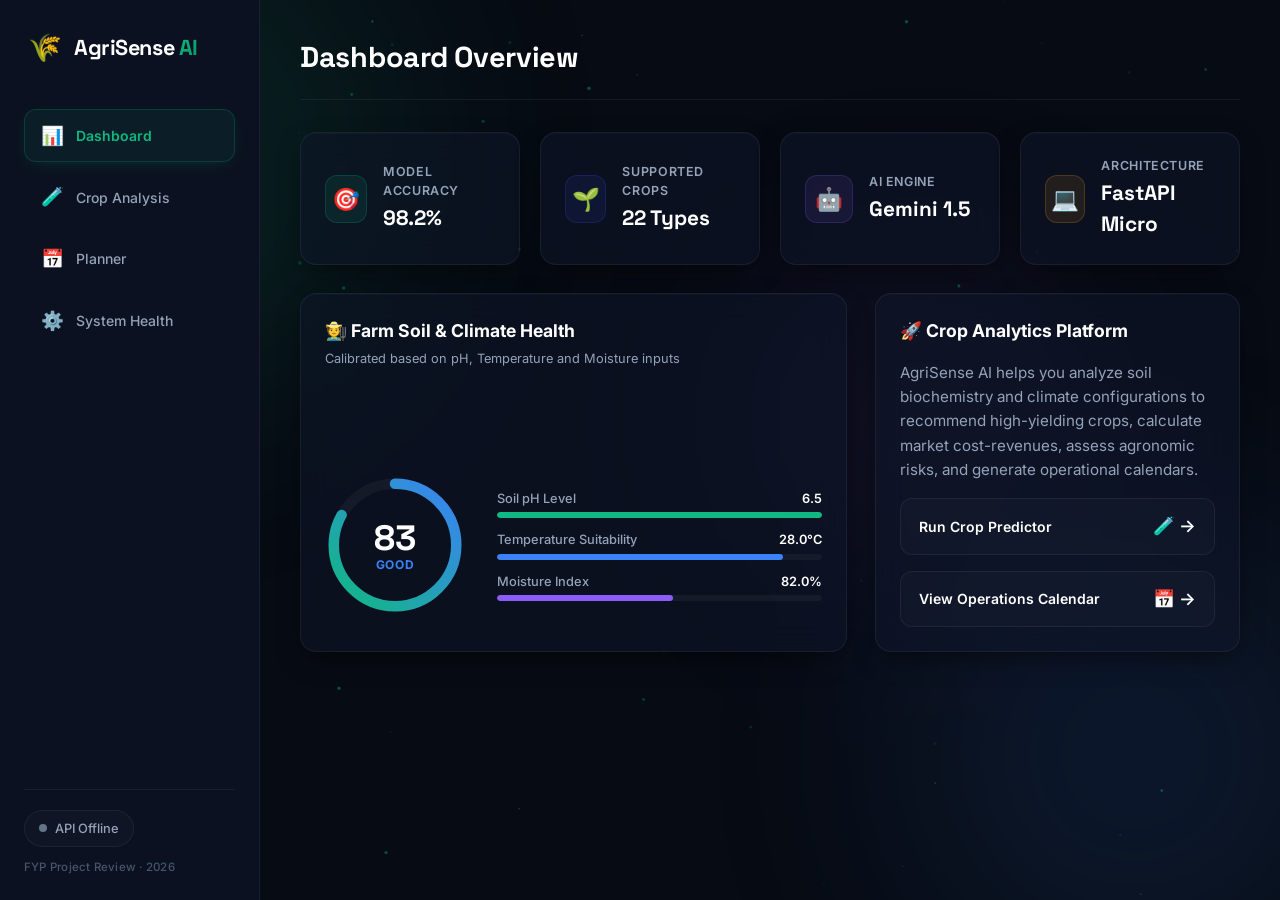
==== frontend:/index.html @ 6a69cd44 "Initial upload" ====
<!DOCTYPE html>
<html lang="en">
<head>
  <meta charset="UTF-8" />
  <meta name="viewport" content="width=device-width, initial-scale=1.0" />
  <title>AgriSense AI – Crop Prediction &amp; Farm Advisor</title>
  <meta name="description" content="AI-powered crop recommendation engine and Gemini-powered farm advisor. Enter your soil and weather data to discover the best crops to grow and get plain-language farming advice." />
  <link rel="preconnect" href="https://fonts.googleapis.com" />
  <link rel="preconnect" href="https://fonts.gstatic.com" crossorigin />
  <link href="https://fonts.googleapis.com/css2?family=Inter:wght@300;400;500;600;700;800;900&family=Space+Grotesk:wght@400;500;600;700&display=swap" rel="stylesheet" />
  <link rel="stylesheet" href="style.css" />
</head>
<body>
  <!-- Animated background blobs -->
  <div class="bg-blobs" aria-hidden="true">
    <div class="blob blob-1"></div>
    <div class="blob blob-2"></div>
    <div class="blob blob-3"></div>
  </div>

  <!-- Floating particles -->
  <canvas id="particle-canvas" aria-hidden="true"></canvas>

  <div class="dashboard-container">
    <!-- Left Sidebar -->
    <aside class="sidebar">
      <div class="sidebar-brand">
        <span class="brand-icon">🌾</span>
        <span class="brand-text">AgriSense <span class="brand-ai">AI</span></span>
      </div>

      <nav class="sidebar-menu">
        <a href="#" class="menu-item active" data-tab="dashboard">
          <span class="menu-icon">📊</span> Dashboard
        </a>
        <a href="#" class="menu-item" data-tab="analysis">
          <span class="menu-icon">🧪</span> Crop Analysis
        </a>
        <a href="#" class="menu-item" data-tab="planner">
          <span class="menu-icon">📅</span> Planner
        </a>
        <a href="#" class="menu-item" data-tab="health">
          <span class="menu-icon">⚙️</span> System Health
        </a>
      </nav>

      <div class="sidebar-footer">
        <div class="header-badge">
          <span class="status-dot" id="status-dot"></span>
          <span id="status-label">Connecting…</span>
        </div>
        <p class="project-info">FYP Project Review · 2026</p>
      </div>
    </aside>

    <!-- Right Content Area -->
    <main class="main-content">
      <header class="content-header">
        <h1 id="page-title">Dashboard Overview</h1>
      </header>

      <!-- ── TAB 1: Dashboard Overview ───────────────────────────────────────── -->
      <div class="tab-pane active" id="tab-dashboard">
        <!-- KPI Row -->
        <div class="kpi-grid">
          <div class="glass-card kpi-card">
            <div class="kpi-icon-wrap primary">🎯</div>
            <div class="kpi-details">
              <span class="kpi-label">Model Accuracy</span>
              <span class="kpi-val">98.2%</span>
            </div>
          </div>
          <div class="glass-card kpi-card">
            <div class="kpi-icon-wrap secondary">🌱</div>
            <div class="kpi-details">
              <span class="kpi-label">Supported Crops</span>
              <span class="kpi-val">22 Types</span>
            </div>
          </div>
          <div class="glass-card kpi-card">
            <div class="kpi-icon-wrap advisor">🤖</div>
            <div class="kpi-details">
              <span class="kpi-label">AI Engine</span>
              <span class="kpi-val">Gemini 1.5</span>
            </div>
          </div>
          <div class="glass-card kpi-card">
            <div class="kpi-icon-wrap accent">💻</div>
            <div class="kpi-details">
              <span class="kpi-label">Architecture</span>
              <span class="kpi-val">FastAPI Micro</span>
            </div>
          </div>
        </div>

        <div class="dashboard-main-grid">
          <!-- Farm Health Score Card -->
          <div class="glass-card farm-health-card">
            <div class="health-score-header">
              <h2 class="health-score-title">🧑‍🌾 Farm Soil &amp; Climate Health</h2>
              <p class="health-score-sub">Calibrated based on pH, Temperature and Moisture inputs</p>
            </div>
            
            <div class="health-score-body">
              <!-- Radial Gauge -->
              <div class="gauge-container">
                <svg class="gauge-svg" viewBox="0 0 160 160">
                  <defs>
                    <linearGradient id="health-gradient" x1="0%" y1="0%" x2="100%" y2="100%">
                      <stop offset="0%" stop-color="#10b981" />
                      <stop offset="100%" stop-color="#3b82f6" />
                    </linearGradient>
                  </defs>
                  <circle class="gauge-track" cx="80" cy="80" r="70" />
                  <circle class="gauge-fill" id="health-gauge-fill" cx="80" cy="80" r="70" />
                </svg>
                <div class="gauge-text">
                  <span class="score-number" id="health-score-number">--</span>
                  <span class="score-label" id="health-score-status">Pending</span>
                </div>
              </div>

              <!-- Parameter Breakdown -->
              <div class="sub-scores-list">
                <div class="sub-score-item">
                  <div class="sub-score-meta">
                    <span class="sub-score-name">Soil pH Level</span>
                    <span class="sub-score-val" id="health-ph-val">--</span>
                  </div>
                  <div class="sub-score-bar-track">
                    <div class="sub-score-bar-fill ph-fill" id="health-ph-bar"></div>
                  </div>
                </div>
                
                <div class="sub-score-item">
                  <div class="sub-score-meta">
                    <span class="sub-score-name">Temperature Suitability</span>
                    <span class="sub-score-val" id="health-temp-val">--</span>
                  </div>
                  <div class="sub-score-bar-track">
                    <div class="sub-score-bar-fill temp-fill" id="health-temp-bar"></div>
                  </div>
                </div>

                <div class="sub-score-item">
                  <div class="sub-score-meta">
                    <span class="sub-score-name">Moisture Index</span>
                    <span class="sub-score-val" id="health-moisture-val">--</span>
                  </div>
                  <div class="sub-score-bar-track">
                    <div class="sub-score-bar-fill moisture-fill" id="health-moisture-bar"></div>
                  </div>
                </div>
              </div>
            </div>
          </div>

          <!-- Welcome & Shortcut Card -->
          <div class="glass-card project-welcome-card">
            <h2 class="health-score-title">🚀 Crop Analytics Platform</h2>
            <p class="welcome-desc">
              AgriSense AI helps you analyze soil biochemistry and climate configurations to recommend high-yielding crops, calculate market cost-revenues, assess agronomic risks, and generate operational calendars.
            </p>
            
            <a href="#" class="shortcut-btn" id="shortcut-predict-btn">
              <span>Run Crop Predictor</span>
              <span class="shortcut-arrow">🧪 →</span>
            </a>
            <a href="#" class="shortcut-btn" id="shortcut-planner-btn">
              <span>View Operations Calendar</span>
              <span class="shortcut-arrow">📅 →</span>
            </a>
          </div>
        </div>
      </div>

      <!-- ── TAB 2: Crop Analysis ────────────────────────────────────────────── -->
      <div class="tab-pane" id="tab-analysis">
        <div class="analysis-grid">
          <!-- Left Column: Input Form -->
          <div class="glass-card soil-form-card">
            <div class="form-title-bar">
              <span class="logo-icon">🧪</span>
              <h2>Soil &amp; Climate Profiler</h2>
            </div>
            
            <form id="predict-form" novalidate>
              <!-- Weather Widget (Location autofill) -->
              <div class="weather-widget" id="weather-widget" style="margin-bottom: 20px;">
                <div class="weather-widget-header">
                  <span class="ww-icon">🌤️</span>
                  <div>
                    <p class="ww-title">Auto-fill via Location</p>
                    <p class="ww-sub">Fetch weather parameters from Open-Meteo API</p>
                  </div>
                  <button type="button" class="ww-toggle" id="ww-toggle" aria-expanded="false">
                    Show <span class="ww-chevron">▸</span>
                  </button>
                </div>

                <div class="ww-body" id="ww-body" hidden>
                  <div class="ww-search-row">
                    <div class="ww-input-wrap">
                      <span class="ww-search-icon">🔍</span>
                      <input
                        type="text" id="ww-city" class="ww-city-input"
                        placeholder="City name (e.g. Pune)"
                        autocomplete="off"
                      />
                      <input
                        type="text" id="ww-country" class="ww-country-input"
                        placeholder="IN"
                        maxlength="4"
                      />
                    </div>
                    <button type="button" class="ww-fetch-btn" id="ww-fetch-btn">Fetch</button>
                  </div>

                  <!-- Status / Results bar -->
                  <div class="ww-status" id="ww-status" hidden></div>

                  <!-- Filled Chip -->
                  <div class="ww-filled" id="ww-filled" hidden>
                    <span class="ww-filled-icon">✅</span>
                    <span class="ww-filled-text" id="ww-filled-text"></span>
                    <button type="button" class="ww-clear-btn" id="ww-clear-btn">✕ Clear</button>
                  </div>
                </div>
              </div>

              <!-- Inputs -->
              <div class="predictor-form-grid">
                <div class="field-group" id="group-ph">
                  <label for="ph" class="field-label">🧪 Soil pH</label>
                  <div class="input-wrap">
                    <input type="number" id="ph" name="ph" placeholder="e.g. 6.5" min="0" max="14" step="0.1" class="field-input" required />
                    <span class="field-unit">0 – 14</span>
                  </div>
                  <div class="slider-row">
                    <input type="range" id="ph-slider" min="0" max="14" step="0.1" value="6.5" class="range-input" />
                  </div>
                  <span class="field-hint">Optimal pH for most plants: 5.5 – 7.5</span>
                  <span class="field-error" id="err-ph"></span>
                </div>

                <div class="field-group" id="group-temperature">
                  <label for="temperature" class="field-label">🌡️ Temperature</label>
                  <div class="input-wrap">
                    <input type="number" id="temperature" name="temperature" placeholder="e.g. 28" min="-10" max="60" step="0.1" class="field-input" required />
                    <span class="field-unit">°C</span>
                  </div>
                  <div class="slider-row">
                    <input type="range" id="temperature-slider" min="-10" max="60" step="0.1" value="28" class="range-input" />
                  </div>
                  <span class="field-hint">Average annual ambient temperature</span>
                  <span class="field-error" id="err-temperature"></span>
                </div>

                <div class="field-group" id="group-humidity">
                  <label for="humidity" class="field-label">💧 Humidity</label>
                  <div class="input-wrap">
                    <input type="number" id="humidity" name="humidity" placeholder="e.g. 82" min="0" max="100" step="0.1" class="field-input" required />
                    <span class="field-unit">%</span>
                  </div>
                  <div class="slider-row">
                    <input type="range" id="humidity-slider" min="0" max="100" step="0.1" value="82" class="range-input" />
                  </div>
                  <span class="field-hint">Relative humidity percentage</span>
                  <span class="field-error" id="err-humidity"></span>
                </div>

                <div class="field-group" id="group-rainfall">
                  <label for="rainfall" class="field-label">🌧️ Rainfall</label>
                  <div class="input-wrap">
                    <input type="number" id="rainfall" name="rainfall" placeholder="e.g. 120" min="0" max="5000" step="1" class="field-input" required />
                    <span class="field-unit">mm</span>
                  </div>
                  <div class="slider-row">
                    <input type="range" id="rainfall-slider" min="0" max="5000" step="1" value="120" class="range-input" />
                  </div>
                  <span class="field-hint">Annual precipitation in millimeters</span>
                  <span class="field-error" id="err-rainfall"></span>
                </div>
              </div>

              <!-- Presets -->
              <div class="presets">
                <span class="presets-label">Presets:</span>
                <button type="button" class="preset-btn" data-preset="tropical">🌴 Tropical</button>
                <button type="button" class="preset-btn" data-preset="semi-arid">☀️ Semi-Arid</button>
                <button type="button" class="preset-btn" data-preset="temperate">🍃 Temperate</button>
                <button type="button" class="preset-btn" data-preset="monsoon">⛈️ Monsoon</button>
              </div>

              <!-- Submit -->
              <button type="submit" class="predict-btn" id="predict-btn">
                <span class="btn-text">Analyze &amp; Recommend</span>
                <span class="btn-icon">✦</span>
                <div class="btn-shimmer"></div>
              </button>
            </form>
          </div>

          <!-- Right Column: Results Dashboard View -->
          <div class="glass-card" style="padding: 24px; position: relative;">
            <!-- Loading overlay -->
            <div class="loading-overlay" id="loading-overlay" hidden>
              <div class="loading-ring"></div>
              <p class="loading-text">Analyzing soil &amp; climate parameters…</p>
            </div>

            <!-- Error panel -->
            <div class="error-panel" id="error-panel" hidden>
              <div class="error-icon">⚠️</div>
              <p class="error-msg" id="error-msg"></p>
              <button class="reset-btn" id="error-reset-btn" type="button">Try Again</button>
            </div>

            <!-- Empty State Placeholder -->
            <div class="results-placeholder-card" id="results-placeholder">
              <span class="placeholder-icon">🌱</span>
              <h2 class="placeholder-title">Awaiting Soil Analysis</h2>
              <p class="placeholder-desc">
                Fill out the soil biochemistries on the left and run analysis to populate recommendations, market prices, and AI advisors here.
              </p>
            </div>

            <!-- Results Panel (Active) -->
            <div class="results-panel" id="results-panel" hidden>
              <div class="results-header">
                <h2 class="results-title">🌱 Crop Recommendations</h2>
                <button class="reset-btn" id="reset-btn" type="button">New Analysis</button>
              </div>

              <div class="results-echo" id="results-echo"></div>

              <!-- Recommendations List -->
              <div class="crops-list" id="crops-list"></div>

              <div class="confidence-note">
                Confidence scores are computed via a Random Forest Classifier trained on 2,200 samples across 22 crops.
              </div>

              <!-- Weather strip section -->
              <section class="weather-strip-section" id="weather-strip-section" hidden>
                <div class="weather-strip-header">
                  <span class="ws-icon">⛅</span>
                  <span class="ws-title" id="ws-title">7-Day Forecast</span>
                  <span class="ws-source">Open-Meteo</span>
                </div>
                <div class="weather-strip" id="weather-strip"></div>
              </section>

              <!-- Profit Estimate Section -->
              <section class="profit-section" id="profit-section" hidden>
                <div class="profit-section-header">
                  <span class="profit-section-icon">💰</span>
                  <h2 class="profit-section-title">Estimated Market Margins</h2>
                  <span class="profit-section-badge">Agmarknet · CACP Cost-A2+FL</span>
                </div>

                <div class="profit-loading" id="profit-loading" hidden>
                  <div class="profit-spinner"></div>
                  <p class="profit-loading-text">Consulting Agmarknet prices…</p>
                </div>

                <div class="profit-card" id="profit-card"></div>

                <div class="profit-error-box" id="profit-error" hidden>
                  <span class="profit-error-icon">⚠️</span>
                  <p class="profit-error-msg" id="profit-error-msg"></p>
                </div>
              </section>

              <!-- Gemini Advisor panel -->
              <button class="advisor-btn" id="advisor-btn" type="button">
                <span class="advisor-btn-icon">🤖</span>
                <span class="advisor-btn-text">Consult Gemini Farm Advisor</span>
                <span class="advisor-btn-sub">Powered by Gemini AI</span>
                <div class="btn-shimmer"></div>
              </button>

              <div class="advisor-panel" id="advisor-panel" hidden>
                <div class="advisor-panel-header">
                  <span class="advisor-panel-icon">🌾</span>
                  <div>
                    <h2 class="advisor-panel-title">Advisor Recommendations</h2>
                    <p class="advisor-panel-sub">Gemini Large Language Model</p>
                  </div>
                </div>
                <div class="advisor-advice" id="advisor-advice"></div>
                <button class="advisor-retry-btn" id="advisor-retry-btn" type="button">↺ Re-consult</button>
              </div>

              <div class="advisor-loading" id="advisor-loading" hidden>
                <div class="advisor-spinner"></div>
                <p class="advisor-loading-text">Pinging Gemini advisor…</p>
              </div>

              <div class="advisor-error" id="advisor-error" hidden>
                <span class="advisor-error-icon">⚠️</span>
                <p class="advisor-error-msg" id="advisor-error-msg"></p>
                <button class="reset-btn" id="advisor-error-retry" type="button">Retry</button>
              </div>
            </div>
          </div>
        </div>
      </div>

      <!-- ── TAB 3: Crop Operations Planner ─────────────────────────────────── -->
      <div class="tab-pane" id="tab-planner">
        <!-- Planner Form -->
        <div class="glass-card planner-form-card">
          <div class="form-title-bar">
            <span class="logo-icon">📅</span>
            <h2>Operations Schedule Generator</h2>
          </div>
          
          <form id="planner-form" novalidate>
            <div class="planner-form-grid">
              <div class="field-group">
                <label for="planner-crop" class="field-label">Select Crop</label>
                <select id="planner-crop" class="select-input" required>
                  <option value="" disabled selected>-- Choose recommended crop --</option>
                  <option value="wheat">Wheat 🌾</option>
                  <option value="rice">Rice 🌾</option>
                  <option value="cotton">Cotton 🌿</option>
                  <option value="soybean">Soybean 🫘</option>
                  <option value="maize">Maize 🌽</option>
                  <option value="coffee">Coffee ☕</option>
                  <option value="coconut">Coconut 🥥</option>
                  <option value="apple">Apple 🍎</option>
                  <option value="orange">Orange 🍊</option>
                  <option value="banana">Banana 🍌</option>
                  <option value="grapes">Grapes 🍇</option>
                  <option value="mango">Mango 🥭</option>
                  <option value="watermelon">Watermelon 🍉</option>
                  <option value="muskmelon">Muskmelon 🍈</option>
                  <option value="papaya">Papaya 🍈</option>
                  <option value="pomegranate">Pomegranate 🍎</option>
                  <option value="chickpea">Chickpea 🌱</option>
                  <option value="pigeonpeas">Pigeonpeas 🌱</option>
                  <option value="mungbean">Mungbean 🫘</option>
                  <option value="blackgram">Blackgram 🫘</option>
                  <option value="lentil">Lentil 🌿</option>
                  <option value="jute">Jute 🌾</option>
                </select>
              </div>

              <div class="field-group">
                <label for="planner-date" class="field-label">Sowing Date</label>
                <input type="date" id="planner-date" class="date-input" required />
              </div>

              <button type="submit" class="planner-btn" id="planner-generate-btn">Generate Plan</button>
            </div>
          </form>
        </div>

        <!-- Planner Output Card -->
        <div class="glass-card" style="position: relative; min-height: 200px;">
          <!-- Empty State -->
          <div class="results-placeholder-card" id="planner-placeholder">
            <span class="placeholder-icon">📅</span>
            <h2 class="placeholder-title">Awaiting operations calendar</h2>
            <p class="placeholder-desc">
              Select a crop type and input a target sowing date above to generate a tailored agronomic timeline.
            </p>
          </div>

          <!-- Loading -->
          <div class="planner-loading-box" id="planner-loading" hidden>
            <div class="planner-spinner"></div>
            <p class="loading-text">Loading operations calendar database…</p>
          </div>

          <!-- Error -->
          <div class="planner-error-box" id="planner-error" hidden>
            <span class="error-icon">⚠️</span>
            <p class="planner-error-msg" id="planner-error-msg"></p>
          </div>

          <!-- Results -->
          <div class="planner-results-card" id="planner-results" hidden>
            <div class="planner-result-header">
              <div>
                <h2 class="planner-result-title">📆 Agronomic Operational Timeline</h2>
                <p class="planner-result-sub" id="planner-title-crop"></p>
              </div>
              <div class="planner-metadata">
                <span id="planner-season">Season: Rabi</span>
                <span id="planner-sowing-date">Sowing: --</span>
                <span id="planner-harvest-date">Harvest: --</span>
              </div>
            </div>

            <!-- Planting window status banner -->
            <div class="planting-window-banner" id="planner-window-banner"></div>

            <!-- Operational Chronological Timeline -->
            <div class="timeline-container" id="planner-timeline"></div>
          </div>
        </div>
      </div>

      <!-- ── TAB 4: System Health Diagnostics ───────────────────────────────── -->
      <div class="tab-pane" id="tab-health">
        <div style="margin-bottom: 24px;">
          <p class="welcome-desc">
            AgriSense AI runs on a distributed microservice architecture. All microservices communicate locally via REST APIs. Review the diagnostics matrix below to verify active liveness probes.
          </p>
        </div>

        <div class="diagnostics-grid">
          <!-- Predict Service -->
          <div class="glass-card diagnostic-card">
            <div class="diagnostic-header">
              <span class="diagnostic-name">Predict Service</span>
              <span class="service-port">Port 8000</span>
            </div>
            <p class="service-desc">
              Executes predictions using a Random Forest classifier. Reads pH, temperature, humidity, and rainfall.
            </p>
            <div class="diagnostic-footer">
              <span class="diagnostic-status">
                <span class="diagnostic-dot" id="health-predict-dot"></span>
                <span id="health-predict-label">offline</span>
              </span>
              <span class="diagnostic-url">/predict</span>
            </div>
          </div>

          <!-- Profit Service -->
          <div class="glass-card diagnostic-card">
            <div class="diagnostic-header">
              <span class="diagnostic-name">Profit Calculator</span>
              <span class="service-port">Port 8001</span>
            </div>
            <p class="service-desc">
              Fetches wholesale crop prices from Agmarknet (2024-25 modal values) and calculates production costs.
            </p>
            <div class="diagnostic-footer">
              <span class="diagnostic-status">
                <span class="diagnostic-dot" id="health-profit-dot"></span>
                <span id="health-profit-label">offline</span>
              </span>
              <span class="diagnostic-url">/profit</span>
            </div>
          </div>

          <!-- Weather Service -->
          <div class="glass-card diagnostic-card">
            <div class="diagnostic-header">
              <span class="diagnostic-name">Weather &amp; Geocoding</span>
              <span class="service-port">Port 8002</span>
            </div>
            <p class="service-desc">
              Pings Open-Meteo APIs to geocode location strings, fetch 14-day rainfall forecasts, and extract climate data.
            </p>
            <div class="diagnostic-footer">
              <span class="diagnostic-status">
                <span class="diagnostic-dot" id="health-weather-dot"></span>
                <span id="health-weather-label">offline</span>
              </span>
              <span class="diagnostic-url">/weather/geocode</span>
            </div>
          </div>

          <!-- Risk Assessment Service -->
          <div class="glass-card diagnostic-card">
            <div class="diagnostic-header">
              <span class="diagnostic-name">Risk Assessment Engine</span>
              <span class="service-port">Port 8003</span>
            </div>
            <p class="service-desc">
              Processes climate variables against optimal thresholds to calculate crop soil, water, weather, and disease risk ratings.
            </p>
            <div class="diagnostic-footer">
              <span class="diagnostic-status">
                <span class="diagnostic-dot" id="health-risk-dot"></span>
                <span id="health-risk-label">offline</span>
              </span>
              <span class="diagnostic-url">/risk</span>
            </div>
          </div>

          <!-- Advisor Service -->
          <div class="glass-card diagnostic-card">
            <div class="diagnostic-header">
              <span class="diagnostic-name">AI Gemini Advisor</span>
              <span class="service-port">Port 8004</span>
            </div>
            <p class="service-desc">
              Interfaces with Gemini 1.5 to provide natural language agronomic feedback, cost assessments, and crop schedules.
            </p>
            <div class="diagnostic-footer">
              <span class="diagnostic-status">
                <span class="diagnostic-dot" id="health-advisor-dot"></span>
                <span id="health-advisor-label">offline</span>
              </span>
              <span class="diagnostic-url">/advise</span>
            </div>
          </div>

          <!-- Planner Service -->
          <div class="glass-card diagnostic-card">
            <div class="diagnostic-header">
              <span class="diagnostic-name">Crop operations Planner</span>
              <span class="service-port">Port 8005</span>
            </div>
            <p class="service-desc">
              Matches crops against optimal planting windows, reading crop lifecycle schedules from JSON metadata.
            </p>
            <div class="diagnostic-footer">
              <span class="diagnostic-status">
                <span class="diagnostic-dot" id="health-planner-dot"></span>
                <span id="health-planner-label">offline</span>
              </span>
              <span class="diagnostic-url">/planner/schedule</span>
            </div>
          </div>
        </div>
      </div>
    </main>
  </div>

  <script src="app.js"></script>
</body>
</html>
---- frontend:/style.css ----
/* ── AgriSense AI — Design Tokens ─────────────────────────────────────────── */
:root {
  --clr-bg:          #070b13;
  --clr-sidebar:     #0b1120;
  --clr-card:        rgba(15, 23, 42, 0.55);
  --clr-card-hover:  rgba(20, 31, 56, 0.7);
  --clr-border:      rgba(255, 255, 255, 0.06);
  --clr-border-focus: rgba(16, 185, 129, 0.4);
  --clr-border-hover: rgba(255, 255, 255, 0.12);

  --clr-primary:     #10b981; /* Emerald Green */
  --clr-primary-glow: rgba(16, 185, 129, 0.2);
  --clr-secondary:   #3b82f6; /* Weather/Climate Blue */
  --clr-advisor:     #8b5cf6; /* Gemini Purple */
  --clr-accent:      #f59e0b; /* Amber/Warning */
  
  --clr-text:        #f8fafc;
  --clr-text-muted:  #94a3b8;
  --clr-text-dim:    #475569;

  --gradient-primary: linear-gradient(135deg, #10b981 0%, #059669 100%);
  --gradient-blue:    linear-gradient(135deg, #3b82f6 0%, #1d4ed8 100%);
  --gradient-purple:  linear-gradient(135deg, #8b5cf6 0%, #6d28d9 100%);
  --gradient-amber:   linear-gradient(135deg, #f59e0b 0%, #b45309 100%);
  --gradient-header:  linear-gradient(135deg, #f8fafc 0%, #cbd5e1 100%);

  --radius-sm:  8px;
  --radius-md:  12px;
  --radius-lg:  16px;
  --radius-xl:  24px;

  --shadow-card: 0 10px 30px -10px rgba(0, 0, 0, 0.7), 0 1px 1px 0 rgba(255, 255, 255, 0.03) inset;
  --shadow-glow: 0 0 20px rgba(16, 185, 129, 0.15);
  --transition:  0.22s cubic-bezier(0.4, 0, 0.2, 1);
}

/* ── Reset & Base ──────────────────────────────────────────────────────────── */
*, *::before, *::after { box-sizing: border-box; margin: 0; padding: 0; }
html { scroll-behavior: smooth; }
body {
  min-height: 100vh;
  background: var(--clr-bg);
  color: var(--clr-text);
  font-family: 'Inter', sans-serif;
  font-size: 14px;
  line-height: 1.5;
  overflow-x: hidden;
}

/* ── Animated Background Blobs ───────────────────────────────────────────────── */
.bg-blobs {
  position: fixed; inset: 0; z-index: 0;
  pointer-events: none; overflow: hidden;
}
.blob {
  position: absolute; border-radius: 50%;
  filter: blur(120px); opacity: 0.12;
  animation: blobDrift 20s ease-in-out infinite alternate;
}
.blob-1 { width: 500px; height: 500px; top: -100px; left: -100px; background: var(--clr-primary); animation-delay: 0s; }
.blob-2 { width: 450px; height: 450px; bottom: -80px; right: -80px; background: var(--clr-secondary); animation-delay: -5s; }
.blob-3 { width: 300px; height: 300px; top: 30%; left: 60%; background: var(--clr-advisor); animation-delay: -10s; }

@keyframes blobDrift {
  0%   { transform: translate(0, 0) scale(1); }
  50%  { transform: translate(40px, -50px) scale(1.05); }
  100% { transform: translate(-30px, 30px) scale(0.95); }
}

#particle-canvas {
  position: fixed; inset: 0; z-index: 0;
  pointer-events: none;
  opacity: 0.7;
}

/* ── Dashboard Layout Shell ────────────────────────────────────────────────── */
.dashboard-container {
  display: grid;
  grid-template-columns: 260px 1fr;
  min-height: 100vh;
  position: relative;
  z-index: 1;
}

/* ── Sidebar Navigation ─────────────────────────────────────────────────────── */
.sidebar {
  background: var(--clr-sidebar);
  border-right: 1px solid var(--clr-border);
  padding: 24px;
  display: flex;
  flex-direction: column;
  justify-content: space-between;
  position: sticky;
  top: 0;
  height: 100vh;
  z-index: 100;
  transition: transform var(--transition);
}

.sidebar-brand {
  display: flex;
  align-items: center;
  gap: 12px;
  margin-bottom: 36px;
  padding: 4px;
}
.brand-icon {
  font-size: 1.7rem;
}
.brand-text {
  font-family: 'Space Grotesk', sans-serif;
  font-size: 1.35rem;
  font-weight: 700;
  letter-spacing: -0.02em;
  color: #fff;
}
.brand-ai {
  background: var(--gradient-primary);
  -webkit-background-clip: text;
  -webkit-text-fill-color: transparent;
  background-clip: text;
  font-weight: 800;
}

.sidebar-menu {
  display: flex;
  flex-direction: column;
  gap: 8px;
  flex: 1;
}
.menu-item {
  display: flex;
  align-items: center;
  gap: 12px;
  padding: 12px 16px;
  border-radius: var(--radius-md);
  color: var(--clr-text-muted);
  text-decoration: none;
  font-weight: 500;
  transition: all var(--transition);
  border: 1px solid transparent;
}
.menu-item:hover {
  background: rgba(255, 255, 255, 0.03);
  color: #fff;
  border-color: rgba(255, 255, 255, 0.04);
}
.menu-item.active {
  background: rgba(16, 185, 129, 0.08);
  color: var(--clr-primary);
  border-color: rgba(16, 185, 129, 0.2);
  font-weight: 600;
  box-shadow: 0 4px 20px -8px rgba(16, 185, 129, 0.3);
}
.menu-icon {
  font-size: 1.15rem;
}

.sidebar-footer {
  border-top: 1px solid var(--clr-border);
  padding-top: 20px;
  margin-top: 20px;
  display: flex;
  flex-direction: column;
  gap: 12px;
}
.header-badge {
  display: flex;
  align-items: center;
  gap: 8px;
  font-size: 0.8rem;
  font-weight: 500;
  color: var(--clr-text-muted);
  background: rgba(255, 255, 255, 0.02);
  border: 1px solid var(--clr-border);
  padding: 8px 14px;
  border-radius: 40px;
  width: max-content;
}
.status-dot {
  width: 8px;
  height: 8px;
  border-radius: 50%;
  background: #64748b;
  transition: background var(--transition);
}
.status-dot.online {
  background: var(--clr-primary);
  animation: pulse 2s ease-in-out infinite;
  box-shadow: 0 0 10px var(--clr-primary);
}
@keyframes pulse {
  0%, 100% { transform: scale(1); opacity: 1; }
  50%       { transform: scale(1.2); opacity: 0.7; }
}

.project-info {
  font-size: 0.72rem;
  color: var(--clr-text-dim);
  font-weight: 500;
  letter-spacing: 0.02em;
}

/* ── Main Content Area ─────────────────────────────────────────────────────── */
.main-content {
  padding: 36px 40px 48px;
  overflow-y: auto;
  height: 100vh;
}

.content-header {
  display: flex;
  align-items: center;
  justify-content: space-between;
  margin-bottom: 32px;
  border-bottom: 1px solid var(--clr-border);
  padding-bottom: 20px;
}
.content-header h1 {
  font-family: 'Space Grotesk', sans-serif;
  font-size: 1.8rem;
  font-weight: 700;
  color: #fff;
  letter-spacing: -0.01em;
}

/* ── Tabs Visibility ──────────────────────────────────────────────────────── */
.tab-pane {
  display: none;
  animation: fadeUp 0.35s cubic-bezier(0.16, 1, 0.3, 1) forwards;
}
.tab-pane.active {
  display: block;
}
@keyframes fadeUp {
  from { opacity: 0; transform: translateY(12px); }
  to   { opacity: 1; transform: translateY(0); }
}

/* ── Glassmorphic Cards Generic ────────────────────────────────────────────── */
.glass-card {
  background: var(--clr-card);
  border: 1px solid var(--clr-border);
  border-radius: var(--radius-lg);
  box-shadow: var(--shadow-card);
  backdrop-filter: blur(16px);
  padding: 24px;
  transition: border-color var(--transition), background var(--transition), transform var(--transition);
}
.glass-card:hover {
  border-color: var(--clr-border-hover);
  background: var(--clr-card-hover);
}

/* ── TAB 1: Dashboard Overview ─────────────────────────────────────────────── */
.kpi-grid {
  display: grid;
  grid-template-columns: repeat(auto-fit, minmax(200px, 1fr));
  gap: 20px;
  margin-bottom: 28px;
}
.kpi-card {
  display: flex;
  align-items: center;
  gap: 16px;
}
.kpi-icon-wrap {
  width: 48px;
  height: 48px;
  border-radius: var(--radius-md);
  display: flex;
  align-items: center;
  justify-content: center;
  font-size: 1.4rem;
}
.kpi-icon-wrap.primary   { background: rgba(16, 185, 129, 0.1); color: var(--clr-primary); border: 1px solid rgba(16, 185, 129, 0.2); }
.kpi-icon-wrap.secondary { background: rgba(59, 82, 246, 0.1); color: var(--clr-secondary); border: 1px solid rgba(59, 82, 246, 0.2); }
.kpi-icon-wrap.advisor   { background: rgba(139, 92, 246, 0.1); color: var(--clr-advisor); border: 1px solid rgba(139, 92, 246, 0.2); }
.kpi-icon-wrap.accent    { background: rgba(245, 158, 11, 0.1); color: var(--clr-accent); border: 1px solid rgba(245, 158, 11, 0.2); }

.kpi-details {
  display: flex;
  flex-direction: column;
}
.kpi-label {
  font-size: 0.78rem;
  text-transform: uppercase;
  letter-spacing: 0.05em;
  color: var(--clr-text-muted);
  font-weight: 600;
}
.kpi-val {
  font-family: 'Space Grotesk', sans-serif;
  font-size: 1.3rem;
  font-weight: 700;
  color: #fff;
  margin-top: 2px;
}

/* Dashboard Core Grid */
.dashboard-main-grid {
  display: grid;
  grid-template-columns: 1.5fr 1fr;
  gap: 28px;
  margin-bottom: 28px;
}

/* Farm Health Score Card */
.farm-health-card {
  display: flex;
  flex-direction: column;
  justify-content: space-between;
}
.health-score-header {
  margin-bottom: 20px;
}
.health-score-title {
  font-size: 1.1rem;
  font-weight: 700;
  color: #fff;
  display: flex;
  align-items: center;
  gap: 8px;
}
.health-score-sub {
  font-size: 0.8rem;
  color: var(--clr-text-muted);
  margin-top: 4px;
}

.health-score-body {
  display: flex;
  align-items: center;
  justify-content: center;
  gap: 32px;
  padding: 12px 0;
}
.gauge-container {
  position: relative;
  width: 140px;
  height: 140px;
  flex-shrink: 0;
}
.gauge-svg {
  transform: rotate(-90deg);
  width: 140px;
  height: 140px;
}
.gauge-track {
  fill: none;
  stroke: rgba(255, 255, 255, 0.04);
  stroke-width: 12;
}
.gauge-fill {
  fill: none;
  stroke: url(#health-gradient);
  stroke-width: 12;
  stroke-linecap: round;
  stroke-dasharray: 440;
  stroke-dashoffset: 440;
  transition: stroke-dashoffset 1.2s cubic-bezier(0.4, 0, 0.2, 1);
}
.gauge-text {
  position: absolute;
  inset: 0;
  display: flex;
  flex-direction: column;
  align-items: center;
  justify-content: center;
  line-height: 1.1;
}
.score-number {
  font-family: 'Space Grotesk', sans-serif;
  font-size: 2.2rem;
  font-weight: 700;
  color: #fff;
}
.score-label {
  font-size: 0.75rem;
  color: var(--clr-primary);
  font-weight: 700;
  text-transform: uppercase;
  letter-spacing: 0.05em;
}

.sub-scores-list {
  display: flex;
  flex-direction: column;
  gap: 12px;
  flex: 1;
}
.sub-score-item {
  display: flex;
  flex-direction: column;
  gap: 4px;
}
.sub-score-meta {
  display: flex;
  justify-content: space-between;
  font-size: 0.8rem;
  font-weight: 500;
}
.sub-score-name { color: var(--clr-text-muted); }
.sub-score-val { color: #fff; font-weight: 600; }
.sub-score-bar-track {
  height: 6px;
  background: rgba(255, 255, 255, 0.04);
  border-radius: 4px;
  overflow: hidden;
}
.sub-score-bar-fill {
  height: 100%;
  border-radius: 4px;
  background: var(--clr-primary);
  width: 0%;
  transition: width 1s cubic-bezier(0.4, 0, 0.2, 1);
}
.sub-score-bar-fill.ph-fill { background: var(--clr-primary); }
.sub-score-bar-fill.temp-fill { background: var(--clr-secondary); }
.sub-score-bar-fill.moisture-fill { background: var(--clr-advisor); }

/* Quick link shortcuts */
.project-welcome-card {
  display: flex;
  flex-direction: column;
  gap: 16px;
}
.welcome-desc {
  font-size: 0.95rem;
  line-height: 1.6;
  color: var(--clr-text-muted);
}
.shortcut-btn {
  display: flex;
  align-items: center;
  justify-content: space-between;
  padding: 14px 18px;
  border-radius: var(--radius-md);
  background: rgba(255, 255, 255, 0.02);
  border: 1px solid var(--clr-border);
  color: #fff;
  text-decoration: none;
  font-weight: 600;
  transition: all var(--transition);
}
.shortcut-btn:hover {
  background: rgba(16, 185, 129, 0.06);
  border-color: var(--clr-primary);
  color: var(--clr-primary);
  transform: translateX(4px);
}
.shortcut-arrow {
  font-size: 1.1rem;
}

/* ── TAB 2: Crop Analysis ──────────────────────────────────────────────────── */
/* Grid for Predict Form + Dashboard Empty State */
.analysis-grid {
  display: grid;
  grid-template-columns: 1.1fr 1.4fr;
  gap: 28px;
  align-items: start;
}

.soil-form-card {
  padding: 24px;
}
.form-title-bar {
  display: flex;
  align-items: center;
  gap: 10px;
  margin-bottom: 20px;
  border-bottom: 1px solid var(--clr-border);
  padding-bottom: 12px;
}
.form-title-bar h2 {
  font-family: 'Space Grotesk', sans-serif;
  font-size: 1.15rem;
  font-weight: 700;
}

/* Sleek sliders grid styling */
.predictor-form-grid {
  display: flex;
  flex-direction: column;
  gap: 20px;
  margin-bottom: 20px;
}
.field-group {
  display: flex;
  flex-direction: column;
  gap: 6px;
}
.field-label {
  font-size: 0.78rem;
  font-weight: 600;
  text-transform: uppercase;
  letter-spacing: 0.05em;
  color: var(--clr-text-muted);
  display: flex;
  align-items: center;
  gap: 6px;
}
.input-wrap {
  display: flex;
  align-items: center;
  background: rgba(255, 255, 255, 0.02);
  border: 1.5px solid var(--clr-border);
  border-radius: var(--radius-md);
  overflow: hidden;
  transition: border-color var(--transition), box-shadow var(--transition);
}
.input-wrap:focus-within {
  border-color: var(--clr-primary);
  box-shadow: 0 0 0 3px rgba(16, 185, 129, 0.12);
}
.field-input {
  flex: 1;
  background: transparent;
  border: none;
  outline: none;
  color: #fff;
  font-family: inherit;
  font-size: 1rem;
  font-weight: 600;
  padding: 10px 14px;
}
.field-unit {
  padding: 0 12px;
  font-size: 0.75rem;
  font-weight: 600;
  color: var(--clr-text-muted);
  border-left: 1px solid var(--clr-border);
  white-space: nowrap;
}

.slider-row {
  padding: 4px 0;
}
.range-input {
  -webkit-appearance: none;
  appearance: none;
  width: 100%;
  height: 5px;
  background: rgba(255, 255, 255, 0.08);
  border-radius: 4px;
  outline: none;
  cursor: pointer;
}
.range-input::-webkit-slider-thumb {
  -webkit-appearance: none;
  appearance: none;
  width: 15px;
  height: 15px;
  border-radius: 50%;
  background: var(--clr-primary);
  box-shadow: 0 0 10px var(--clr-primary);
  cursor: pointer;
  transition: transform var(--transition);
}
.range-input::-webkit-slider-thumb:hover {
  transform: scale(1.25);
}

.field-hint {
  font-size: 0.72rem;
  color: var(--clr-text-dim);
}
.field-error {
  font-size: 0.72rem;
  color: #f87171;
  min-height: 14px;
  display: block;
}
.field-group.has-error .input-wrap {
  border-color: #f87171;
  box-shadow: 0 0 0 3px rgba(248, 113, 113, 0.12);
}

/* Presets */
.presets {
  display: flex;
  align-items: center;
  flex-wrap: wrap;
  gap: 8px;
  margin-bottom: 20px;
}
.presets-label {
  font-size: 0.75rem;
  font-weight: 600;
  color: var(--clr-text-muted);
  text-transform: uppercase;
  letter-spacing: 0.05em;
}
.preset-btn {
  background: rgba(255, 255, 255, 0.02);
  border: 1px solid var(--clr-border);
  border-radius: 40px;
  color: var(--clr-text-muted);
  font-family: inherit;
  font-size: 0.78rem;
  font-weight: 500;
  padding: 4px 12px;
  cursor: pointer;
  transition: all var(--transition);
}
.preset-btn:hover {
  background: rgba(16, 185, 129, 0.06);
  border-color: var(--clr-primary);
  color: var(--clr-primary);
}

/* Analyze predict button */
.predict-btn {
  position: relative;
  width: 100%;
  display: flex;
  align-items: center;
  justify-content: center;
  gap: 8px;
  padding: 14px 24px;
  background: var(--gradient-primary);
  border: none;
  border-radius: var(--radius-md);
  color: #03200f;
  font-family: 'Space Grotesk', sans-serif;
  font-size: 0.95rem;
  font-weight: 700;
  cursor: pointer;
  overflow: hidden;
  box-shadow: 0 4px 18px rgba(16, 185, 129, 0.25);
  transition: transform var(--transition), box-shadow var(--transition);
}
.predict-btn:hover {
  transform: translateY(-1px);
  box-shadow: 0 6px 24px rgba(16, 185, 129, 0.35);
}
.predict-btn:active {
  transform: scale(0.98);
}
.btn-shimmer {
  position: absolute; inset: 0;
  background: linear-gradient(105deg, transparent 40%, rgba(255, 255, 255, 0.25) 50%, transparent 60%);
  transform: translateX(-100%);
  animation: shimmer 3.5s ease-in-out infinite;
}
@keyframes shimmer {
  0% { transform: translateX(-100%); }
  60%, 100% { transform: translateX(200%); }
}

/* Results panel empty state placeholder */
.results-placeholder-card {
  height: 100%;
  min-height: 520px;
  display: flex;
  flex-direction: column;
  align-items: center;
  justify-content: center;
  text-align: center;
  padding: 40px;
  gap: 20px;
}
.placeholder-icon {
  font-size: 3.5rem;
  opacity: 0.6;
}
.placeholder-title {
  font-family: 'Space Grotesk', sans-serif;
  font-size: 1.3rem;
  font-weight: 700;
  color: #fff;
}
.placeholder-desc {
  font-size: 0.9rem;
  color: var(--clr-text-muted);
  max-width: 320px;
  line-height: 1.6;
}

/* Results view panel */
.results-panel {
  display: flex;
  flex-direction: column;
  gap: 24px;
}
.results-header {
  display: flex;
  align-items: center;
  justify-content: space-between;
  border-bottom: 1px solid var(--clr-border);
  padding-bottom: 14px;
}
.results-title {
  font-family: 'Space Grotesk', sans-serif;
  font-size: 1.2rem;
  font-weight: 700;
}
.reset-btn {
  background: rgba(255, 255, 255, 0.02);
  border: 1px solid var(--clr-border);
  border-radius: 40px;
  color: var(--clr-text-muted);
  font-size: 0.8rem;
  font-weight: 500;
  padding: 6px 14px;
  cursor: pointer;
  transition: all var(--transition);
}
.reset-btn:hover {
  border-color: var(--clr-primary);
  color: var(--clr-primary);
  background: rgba(16, 185, 129, 0.05);
}

.results-echo {
  display: flex;
  flex-wrap: wrap;
  gap: 8px;
}
.echo-chip {
  background: rgba(255, 255, 255, 0.02);
  border: 1px solid var(--clr-border);
  border-radius: 40px;
  padding: 4px 12px;
  font-size: 0.78rem;
  font-weight: 500;
  color: var(--clr-text-muted);
}
.echo-chip strong {
  color: #fff;
  font-weight: 600;
}

/* Top Recommendations Cards */
.crops-list {
  display: flex;
  flex-direction: column;
  gap: 12px;
}
.crop-card {
  position: relative;
  overflow: hidden;
  border-radius: var(--radius-md);
  padding: 16px 20px;
  background: rgba(255, 255, 255, 0.015);
  border: 1px solid var(--clr-border);
  transition: all var(--transition);
  display: flex;
  flex-direction: column;
  gap: 8px;
}
.crop-card:hover {
  transform: translateX(4px);
  background: rgba(255, 255, 255, 0.03);
}

.crop-card.rank-1 { border-color: rgba(245, 158, 11, 0.2); background: rgba(245, 158, 11, 0.02); }
.crop-card.rank-2 { border-color: rgba(148, 163, 184, 0.15); background: rgba(148, 163, 184, 0.015); }
.crop-card.rank-3 { border-color: rgba(180, 83, 9, 0.15); background: rgba(180, 83, 9, 0.015); }

.crop-glow {
  position: absolute; top: -60px; right: -60px;
  width: 140px; height: 140px; border-radius: 50%;
  filter: blur(50px); opacity: 0.15; pointer-events: none;
}
.rank-1 .crop-glow { background: var(--clr-accent); }
.rank-2 .crop-glow { background: var(--clr-text-muted); }
.rank-3 .crop-glow { background: #b45309; }

.crop-row {
  display: flex;
  align-items: center;
  justify-content: space-between;
}
.crop-row-left {
  display: flex;
  align-items: center;
  gap: 12px;
}
.crop-rank-badge {
  width: 28px;
  height: 28px;
  border-radius: 50%;
  display: flex;
  align-items: center;
  justify-content: center;
  font-size: 0.8rem;
  font-weight: 800;
}
.rank-1 .crop-rank-badge { background: var(--gradient-amber); color: #000; }
.rank-2 .crop-rank-badge { background: linear-gradient(135deg, #94a3b8, #475569); color: #000; }
.rank-3 .crop-rank-badge { background: linear-gradient(135deg, #b45309, #78350f); color: #fff; }

.crop-emoji {
  font-size: 1.25rem;
}
.crop-name {
  font-family: 'Space Grotesk', sans-serif;
  font-size: 1.05rem;
  font-weight: 700;
  color: #fff;
  text-transform: capitalize;
}
.confidence-pct {
  font-family: 'Space Grotesk', sans-serif;
  font-size: 1.15rem;
  font-weight: 800;
}
.rank-1 .confidence-pct { color: var(--clr-accent); }
.rank-2 .confidence-pct { color: var(--clr-text-muted); }
.rank-3 .confidence-pct { color: #b45309; }

.confidence-bar-wrap {
  width: 100%;
}
.confidence-bar-track {
  height: 6px;
  background: rgba(255, 255, 255, 0.04);
  border-radius: 4px;
  overflow: hidden;
}
.confidence-bar-fill {
  height: 100%;
  border-radius: 4px;
  background: var(--clr-primary);
  transform-origin: left;
  transform: scaleX(0);
  transition: transform 0.8s cubic-bezier(0.22, 1, 0.36, 1);
}
.rank-1 .confidence-bar-fill { background: var(--gradient-amber); }
.rank-2 .confidence-bar-fill { background: linear-gradient(90deg, #94a3b8, #475569); }
.rank-3 .confidence-bar-fill { background: linear-gradient(90deg, #b45309, #78350f); }

.crop-card-footer {
  display: flex;
  gap: 12px;
  margin-top: 4px;
}
.crop-action-link {
  font-size: 0.73rem;
  color: var(--clr-primary);
  text-decoration: none;
  font-weight: 600;
  display: flex;
  align-items: center;
  gap: 4px;
  cursor: pointer;
  background: none;
  border: none;
}
.crop-action-link:hover {
  text-decoration: underline;
}

.confidence-note {
  font-size: 0.72rem;
  color: var(--clr-text-dim);
  line-height: 1.4;
}

/* Loading Overlay */
.loading-overlay {
  position: absolute; inset: 0; z-index: 10;
  background: rgba(7, 11, 19, 0.8);
  backdrop-filter: blur(8px);
  display: flex; flex-direction: column;
  align-items: center; justify-content: center; gap: 16px;
  border-radius: var(--radius-lg);
}
.loading-ring {
  width: 44px;
  height: 44px;
  border: 3px solid rgba(16, 185, 129, 0.1);
  border-top-color: var(--clr-primary);
  border-radius: 50%;
  animation: spin 0.8s linear infinite;
}
@keyframes spin { to { transform: rotate(360deg); } }
.loading-text {
  font-size: 0.85rem;
  color: var(--clr-text-muted);
  font-weight: 500;
}

/* Error panel */
.error-panel {
  text-align: center;
  padding: 36px 20px;
  display: flex;
  flex-direction: column;
  align-items: center;
  gap: 14px;
}
.error-icon { font-size: 2rem; }
.error-msg {
  color: #f87171;
  font-size: 0.9rem;
  line-height: 1.5;
  white-space: pre-wrap;
  max-width: 400px;
}

/* Weather auto-fill Widget inside form */
.weather-widget {
  border-radius: var(--radius-md);
  border: 1px solid rgba(59, 130, 246, 0.15);
  background: rgba(59, 130, 246, 0.02);
  overflow: hidden;
}
.weather-widget-header {
  display: flex;
  align-items: center;
  gap: 10px;
  padding: 12px 16px;
}
.ww-icon { font-size: 1.2rem; }
.ww-title {
  font-size: 0.85rem;
  font-weight: 700;
  color: #fff;
}
.ww-sub {
  font-size: 0.7rem;
  color: var(--clr-text-muted);
}
.ww-toggle {
  margin-left: auto;
  background: rgba(59, 130, 246, 0.08);
  border: 1px solid rgba(59, 130, 246, 0.15);
  border-radius: 40px;
  color: #60a5fa;
  font-size: 0.75rem;
  font-weight: 600;
  padding: 4px 10px;
  cursor: pointer;
  transition: all var(--transition);
}
.ww-toggle:hover {
  background: rgba(59, 130, 246, 0.15);
}
.ww-body {
  padding: 0 16px 14px;
  border-top: 1px solid rgba(59, 130, 246, 0.08);
}
.ww-search-row {
  display: flex;
  gap: 8px;
  margin-top: 10px;
}
.ww-input-wrap {
  flex: 1;
  display: flex;
  align-items: center;
  background: rgba(0, 0, 0, 0.2);
  border: 1px solid var(--clr-border);
  border-radius: var(--radius-sm);
  overflow: hidden;
}
.ww-search-icon { padding: 0 8px; font-size: 0.8rem; opacity: 0.5; }
.ww-city-input {
  flex: 1;
  background: transparent; border: none; outline: none;
  color: #fff; font-size: 0.85rem; padding: 8px 4px;
}
.ww-country-input {
  width: 60px;
  background: transparent; border: none; border-left: 1px solid var(--clr-border); outline: none;
  color: #fff; font-size: 0.8rem; padding: 8px;
  text-transform: uppercase;
}
.ww-fetch-btn {
  background: var(--gradient-blue);
  border: none; border-radius: var(--radius-sm);
  color: #fff; font-size: 0.8rem; font-weight: 600;
  padding: 8px 14px; cursor: pointer;
  transition: transform var(--transition);
}
.ww-fetch-btn:hover { transform: translateY(-1px); }
.ww-status {
  margin-top: 8px; padding: 6px 10px; border-radius: var(--radius-sm); font-size: 0.75rem;
}
.ww-status--info { background: rgba(59, 130, 246, 0.08); color: #93c5fd; border: 1px solid rgba(59, 130, 246, 0.15); }
.ww-status--error { background: rgba(239, 68, 68, 0.08); color: #f87171; border: 1px solid rgba(239, 68, 68, 0.15); }
.ww-filled {
  display: flex; align-items: center; gap: 8px; margin-top: 8px; padding: 6px 10px;
  background: rgba(16, 185, 129, 0.06); border: 1px solid rgba(16, 185, 129, 0.15); border-radius: var(--radius-sm);
}
.ww-filled-text { font-size: 0.75rem; color: var(--clr-primary); flex: 1; }
.ww-clear-btn {
  background: rgba(255, 255, 255, 0.04); border: 1px solid var(--clr-border); border-radius: var(--radius-sm);
  color: var(--clr-text-muted); font-size: 0.7rem; padding: 2px 6px; cursor: pointer;
}
.ww-clear-btn:hover { background: rgba(239, 68, 68, 0.1); color: #f87171; }

/* 7-Day Forecast Strip */
.weather-strip-section {
  border-radius: var(--radius-md);
  border: 1px solid rgba(59, 130, 246, 0.15);
  background: rgba(59, 130, 246, 0.02);
  overflow: hidden;
}
.weather-strip-header {
  display: flex; align-items: center; gap: 8px; padding: 10px 14px;
  border-bottom: 1px solid rgba(59, 130, 246, 0.1);
}
.ws-title { font-size: 0.82rem; font-weight: 700; color: #fff; }
.ws-source {
  margin-left: auto; font-size: 0.65rem; font-weight: 600;
  color: #60a5fa; background: rgba(59, 130, 246, 0.1);
  padding: 1px 6px; border-radius: 20px;
}
.weather-strip {
  display: flex; overflow-x: auto; padding: 8px 4px; gap: 4px;
}
.ws-day {
  flex: 0 0 auto; min-width: 76px; display: flex; flex-direction: column; align-items: center;
  padding: 6px; border-right: 1px solid rgba(255, 255, 255, 0.03); gap: 2px;
}
.ws-day:last-child { border-right: none; }
.ws-day-name { font-size: 0.7rem; font-weight: 700; color: #60a5fa; text-transform: uppercase; }
.ws-day-date { font-size: 0.62rem; color: var(--clr-text-dim); }
.ws-day-icon { font-size: 1.2rem; }
.ws-day-temp-max { font-size: 0.9rem; font-weight: 700; color: #fff; }
.ws-day-temp-min { font-size: 0.72rem; color: var(--clr-text-muted); }
.ws-day-footer { display: flex; flex-direction: column; align-items: center; gap: 0px; margin-top: 1px; }
.ws-day-rain { font-size: 0.65rem; color: #60a5fa; font-weight: 600; }
.ws-day-hum { font-size: 0.62rem; color: var(--clr-text-dim); }

/* Profit Estimation Section */
.profit-section {
  border-radius: var(--radius-md);
  border: 1px solid rgba(245, 158, 11, 0.18);
  background: rgba(245, 158, 11, 0.02);
  overflow: hidden;
}
.profit-section-header {
  display: flex; align-items: center; gap: 8px; padding: 10px 14px;
  border-bottom: 1px solid rgba(245, 158, 11, 0.12);
}
.profit-section-title { font-size: 0.85rem; font-weight: 700; margin: 0; color: #fff; }
.profit-section-badge {
  margin-left: auto; font-size: 0.65rem; font-weight: 600;
  color: var(--clr-accent); background: rgba(245, 158, 11, 0.08);
  padding: 1px 6px; border-radius: 20px;
}
.profit-loading { display: flex; flex-direction: column; align-items: center; padding: 16px; gap: 8px; }
.profit-spinner {
  width: 24px; height: 24px; border: 2px solid rgba(245, 158, 11, 0.1);
  border-top-color: var(--clr-accent); border-radius: 50%; animation: spin 0.8s linear infinite;
}
.profit-loading-text { font-size: 0.75rem; color: var(--clr-text-muted); }
.profit-card { padding: 14px 16px; }
.profit-header { display: flex; justify-content: space-between; margin-bottom: 12px; gap: 8px; }
.profit-title { font-size: 0.9rem; font-weight: 700; color: #fff; }
.profit-crop { text-transform: capitalize; color: var(--clr-accent); }
.profit-sub { font-size: 0.7rem; color: var(--clr-text-muted); }
.profit-meta { display: flex; flex-direction: column; align-items: flex-end; font-size: 0.65rem; color: var(--clr-text-dim); }
.profit-stats { display: grid; grid-template-columns: repeat(auto-fit, minmax(130px, 1fr)); gap: 8px; }
.profit-stat {
  display: flex; flex-direction: column; padding: 8px 10px;
  background: rgba(255, 255, 255, 0.02); border: 1px solid var(--clr-border); border-radius: var(--radius-sm);
}
.ps-label { font-size: 0.65rem; font-weight: 600; text-transform: uppercase; color: var(--clr-text-dim); }
.ps-value { font-size: 0.92rem; font-weight: 700; color: #fff; }
.ps-muted { color: var(--clr-text-muted) !important; font-size: 0.75rem !important; }
.profit-stat--highlight { grid-column: span 2; display: flex; flex-direction: row; align-items: center; justify-content: space-between; }
.ps-badge { font-size: 0.7rem; font-weight: 700; padding: 2px 8px; border-radius: 20px; }
.profit-positive { background: rgba(16, 185, 129, 0.05); border-color: rgba(16, 185, 129, 0.15) !important; }
.profit-positive .ps-value { color: var(--clr-primary); }
.profit-positive .ps-badge { background: rgba(16, 185, 129, 0.1); color: var(--clr-primary); }
.profit-negative { background: rgba(239, 68, 68, 0.05); border-color: rgba(239, 68, 68, 0.15) !important; }
.profit-negative .ps-value { color: #f87171; }
.profit-negative .ps-badge { background: rgba(239, 68, 68, 0.1); color: #f87171; }
.profit-stat--unavail { grid-column: span 2; display: flex; flex-direction: row; justify-content: space-between; }
.profit-range { font-size: 0.65rem; color: var(--clr-text-muted); }
.profit-error-box { padding: 12px 14px; background: rgba(239, 68, 68, 0.03); font-size: 0.75rem; color: #f87171; }

/* AI Advisor CTA & Box */
.advisor-btn {
  display: flex; flex-direction: column; align-items: center; width: 100%; padding: 12px;
  background: var(--gradient-purple); border: none; border-radius: var(--radius-md);
  cursor: pointer; box-shadow: 0 4px 18px rgba(139, 92, 246, 0.25);
  transition: transform var(--transition);
}
.advisor-btn:hover { transform: translateY(-1px); }
.advisor-btn-icon { font-size: 1.2rem; }
.advisor-btn-text { font-size: 0.9rem; font-weight: 700; color: #fff; }
.advisor-btn-sub { font-size: 0.65rem; color: rgba(255, 255, 255, 0.65); text-transform: uppercase; }

.advisor-loading { display: flex; flex-direction: column; align-items: center; padding: 16px; gap: 8px; }
.advisor-spinner {
  width: 24px; height: 24px; border: 2px solid rgba(139, 92, 246, 0.1);
  border-top-color: var(--clr-advisor); border-radius: 50%; animation: spin 0.8s linear infinite;
}
.advisor-loading-text { font-size: 0.75rem; color: var(--clr-text-muted); }

.advisor-panel {
  background: rgba(139, 92, 246, 0.02); border: 1px solid rgba(139, 92, 246, 0.2);
  border-radius: var(--radius-md); padding: 16px 20px; display: flex; flex-direction: column; gap: 12px;
}
.advisor-panel-header { display: flex; align-items: center; gap: 10px; }
.advisor-panel-icon { font-size: 1.4rem; }
.advisor-panel-title { font-size: 0.9rem; font-weight: 700; color: #fff; }
.advisor-panel-sub { font-size: 0.65rem; color: #a78bfa; text-transform: uppercase; }
.advisor-advice { font-size: 0.88rem; line-height: 1.6; color: #fff; white-space: pre-wrap; font-family: inherit; }
.advisor-retry-btn {
  align-self: flex-start; background: rgba(139, 92, 246, 0.08); border: 1px solid rgba(139, 92, 246, 0.2);
  border-radius: var(--radius-sm); color: #c084fc; font-size: 0.75rem; font-weight: 600; padding: 4px 10px; cursor: pointer;
}
.advisor-error { display: flex; flex-direction: column; align-items: center; padding: 16px; background: rgba(239, 68, 68, 0.03); border: 1px solid rgba(239, 68, 68, 0.12); border-radius: var(--radius-sm); text-align: center; gap: 8px;}
.advisor-error-msg { font-size: 0.75rem; color: #f87171; }

/* ── TAB 3: Crop Operations Planner ────────────────────────────────────────── */
.planner-form-card {
  margin-bottom: 24px;
}
.planner-form-grid {
  display: grid;
  grid-template-columns: 1fr 1fr 120px;
  gap: 16px;
  align-items: flex-end;
}
.select-input {
  width: 100%;
  background: rgba(255, 255, 255, 0.02);
  border: 1.5px solid var(--clr-border);
  border-radius: var(--radius-md);
  color: #fff;
  font-family: inherit;
  font-size: 0.95rem;
  font-weight: 600;
  padding: 10px 14px;
  outline: none;
  cursor: pointer;
}
.select-input option {
  background: var(--clr-sidebar);
  color: #fff;
}
.date-input {
  width: 100%;
  background: rgba(255, 255, 255, 0.02);
  border: 1.5px solid var(--clr-border);
  border-radius: var(--radius-md);
  color: #fff;
  font-family: inherit;
  font-size: 0.95rem;
  font-weight: 600;
  padding: 9px 14px;
  outline: none;
}

.planner-btn {
  background: var(--gradient-primary);
  border: none;
  border-radius: var(--radius-md);
  color: #03200f;
  font-family: 'Space Grotesk', sans-serif;
  font-size: 0.9rem;
  font-weight: 700;
  padding: 12px 14px;
  cursor: pointer;
  transition: transform var(--transition);
  text-align: center;
  height: 41px;
}
.planner-btn:hover {
  transform: translateY(-1px);
}

.planner-loading-box {
  display: flex;
  flex-direction: column;
  align-items: center;
  padding: 60px 0;
  gap: 16px;
}
.planner-spinner {
  width: 40px;
  height: 40px;
  border: 3px solid rgba(16, 185, 129, 0.1);
  border-top-color: var(--clr-primary);
  border-radius: 50%;
  animation: spin 0.8s linear infinite;
}

.planner-error-box {
  text-align: center;
  padding: 40px 20px;
  display: flex;
  flex-direction: column;
  align-items: center;
  gap: 12px;
}
.planner-error-msg {
  color: #f87171;
  font-size: 0.9rem;
  max-width: 400px;
  white-space: pre-wrap;
}

.planner-results-card {
  display: flex;
  flex-direction: column;
  gap: 20px;
}
.planner-result-header {
  display: flex;
  justify-content: space-between;
  border-bottom: 1px solid var(--clr-border);
  padding-bottom: 14px;
  flex-wrap: wrap;
  gap: 12px;
}
.planner-result-title {
  font-family: 'Space Grotesk', sans-serif;
  font-size: 1.15rem;
  font-weight: 700;
}
.planner-result-sub {
  font-size: 0.8rem;
  color: var(--clr-text-muted);
}
.planner-metadata {
  display: flex;
  flex-direction: column;
  align-items: flex-end;
  font-size: 0.8rem;
  color: var(--clr-text-muted);
}

/* Sowing Window Alert Banner */
.planting-window-banner {
  padding: 12px 18px;
  border-radius: var(--radius-md);
  font-size: 0.85rem;
  font-weight: 500;
  display: flex;
  align-items: center;
  gap: 10px;
}
.planting-window-banner.optimal {
  background: rgba(16, 185, 129, 0.05);
  border: 1px solid rgba(16, 185, 129, 0.2);
  color: var(--clr-primary);
}
.planting-window-banner.suboptimal {
  background: rgba(245, 158, 11, 0.05);
  border: 1px solid rgba(245, 158, 11, 0.2);
  color: var(--clr-accent);
}
.planting-window-banner.outside {
  background: rgba(239, 68, 68, 0.05);
  border: 1px solid rgba(239, 68, 68, 0.2);
  color: #f87171;
}

/* Chronological Timeline */
.timeline-container {
  position: relative;
  padding-left: 28px;
  margin-top: 10px;
}
.timeline-container::before {
  content: '';
  position: absolute;
  left: 8px;
  top: 6px;
  bottom: 6px;
  width: 2px;
  background: rgba(255, 255, 255, 0.06);
}

.timeline-item {
  position: relative;
  margin-bottom: 24px;
  animation: slideIn 0.4s ease both;
}
.timeline-item:last-child {
  margin-bottom: 0;
}
.timeline-badge {
  position: absolute;
  left: -28px;
  top: 4px;
  width: 18px;
  height: 18px;
  border-radius: 50%;
  background: var(--clr-bg);
  border: 3px solid rgba(255, 255, 255, 0.08);
  display: flex;
  align-items: center;
  justify-content: center;
  transition: border-color var(--transition);
}
.timeline-item.critical .timeline-badge { border-color: var(--clr-accent); }
.timeline-item.moderate .timeline-badge { border-color: var(--clr-secondary); }

.timeline-content {
  background: rgba(255, 255, 255, 0.01);
  border: 1px solid var(--clr-border);
  border-radius: var(--radius-md);
  padding: 16px;
  display: flex;
  flex-direction: column;
  gap: 8px;
}
.timeline-item-header {
  display: flex;
  justify-content: space-between;
  align-items: center;
}
.timeline-stage {
  font-family: 'Space Grotesk', sans-serif;
  font-size: 0.95rem;
  font-weight: 700;
  color: #fff;
}
.timeline-das {
  font-size: 0.72rem;
  color: var(--clr-text-muted);
  background: rgba(255, 255, 255, 0.03);
  padding: 2px 8px;
  border-radius: 20px;
  border: 1px solid var(--clr-border);
}
.timeline-desc {
  font-size: 0.85rem;
  color: var(--clr-text-muted);
  line-height: 1.5;
}
.timeline-details {
  display: flex;
  flex-wrap: wrap;
  gap: 8px;
  margin-top: 4px;
}
.timeline-detail-chip {
  font-size: 0.72rem;
  color: #fff;
  background: rgba(255, 255, 255, 0.02);
  border: 1px solid var(--clr-border);
  padding: 2px 8px;
  border-radius: 4px;
}
.importance-tag {
  font-size: 0.65rem;
  font-weight: 700;
  text-transform: uppercase;
  padding: 1px 6px;
  border-radius: 4px;
  letter-spacing: 0.03em;
}
.importance-tag.critical { background: rgba(245, 158, 11, 0.1); color: var(--clr-accent); }
.importance-tag.moderate { background: rgba(59, 82, 246, 0.1); color: #60a5fa; }

/* ── TAB 4: System Health Diagnostics ───────────────────────────────────────── */
.diagnostics-grid {
  display: grid;
  grid-template-columns: repeat(auto-fit, minmax(280px, 1fr));
  gap: 20px;
}
.diagnostic-card {
  display: flex;
  flex-direction: column;
  justify-content: space-between;
  gap: 16px;
}
.diagnostic-header {
  display: flex;
  align-items: flex-start;
  justify-content: space-between;
  gap: 12px;
}
.diagnostic-name {
  font-family: 'Space Grotesk', sans-serif;
  font-size: 1rem;
  font-weight: 700;
  color: #fff;
}
.service-port {
  font-size: 0.72rem;
  font-family: monospace;
  color: var(--clr-text-muted);
  background: rgba(255, 255, 255, 0.04);
  padding: 2px 6px;
  border-radius: 4px;
}
.diagnostic-status {
  display: flex;
  align-items: center;
  gap: 6px;
  font-size: 0.75rem;
  font-weight: 600;
  text-transform: uppercase;
  letter-spacing: 0.04em;
  background: rgba(255, 255, 255, 0.02);
  border: 1px solid var(--clr-border);
  padding: 4px 10px;
  border-radius: 20px;
}
.diagnostic-dot {
  width: 6px;
  height: 6px;
  border-radius: 50%;
  background: #ef4444; /* offline red */
  box-shadow: 0 0 8px #ef4444;
}
.diagnostic-dot.online {
  background: var(--clr-primary); /* online green */
  box-shadow: 0 0 8px var(--clr-primary);
}

.service-desc {
  font-size: 0.8rem;
  color: var(--clr-text-muted);
  line-height: 1.4;
}

.diagnostic-footer {
  border-top: 1px solid var(--clr-border);
  padding-top: 12px;
  display: flex;
  justify-content: space-between;
  font-size: 0.75rem;
  color: var(--clr-text-dim);
}
.diagnostic-url {
  font-family: monospace;
}

/* ── Utilities & Responsiveness ─────────────────────────────────────────────── */
[hidden] { display: none !important; }

/* Responsive break for Sidebar */
@media (max-width: 900px) {
  .dashboard-container {
    grid-template-columns: 1fr;
  }
  .sidebar {
    position: fixed;
    bottom: 0;
    left: 0;
    right: 0;
    top: auto;
    height: 60px;
    flex-direction: row;
    align-items: center;
    justify-content: space-around;
    padding: 0 10px;
    border-right: none;
    border-top: 1px solid var(--clr-border);
    box-shadow: 0 -4px 20px rgba(0, 0, 0, 0.4);
    background: rgba(11, 17, 32, 0.95);
    backdrop-filter: blur(12px);
  }
  .sidebar-brand, .sidebar-footer {
    display: none;
  }
  .sidebar-menu {
    flex-direction: row;
    width: 100%;
    justify-content: space-around;
    gap: 0;
  }
  .menu-item {
    padding: 8px 12px;
    font-size: 0.75rem;
    flex-direction: column;
    gap: 4px;
    align-items: center;
    border: none;
    border-radius: 4px;
  }
  .menu-item.active {
    background: transparent;
    box-shadow: none;
    color: var(--clr-primary);
  }
  .menu-icon {
    font-size: 1.25rem;
  }
  .main-content {
    padding: 24px 16px 84px;
    height: calc(100vh - 60px);
  }
  .content-header {
    margin-bottom: 24px;
    padding-bottom: 12px;
  }
  .content-header h1 {
    font-size: 1.45rem;
  }
}

/* Grid layout break at medium screens */
@media (max-width: 1100px) {
  .dashboard-main-grid {
    grid-template-columns: 1fr;
  }
  .analysis-grid {
    grid-template-columns: 1fr;
  }
}
@media (max-width: 680px) {
  .planner-form-grid {
    grid-template-columns: 1fr;
  }
  .planner-btn {
    height: 40px;
  }
  .health-score-body {
    flex-direction: column;
    gap: 20px;
  }
  .gauge-container {
    width: 120px;
    height: 120px;
  }
  .gauge-svg {
    width: 120px;
    height: 120px;
  }
}
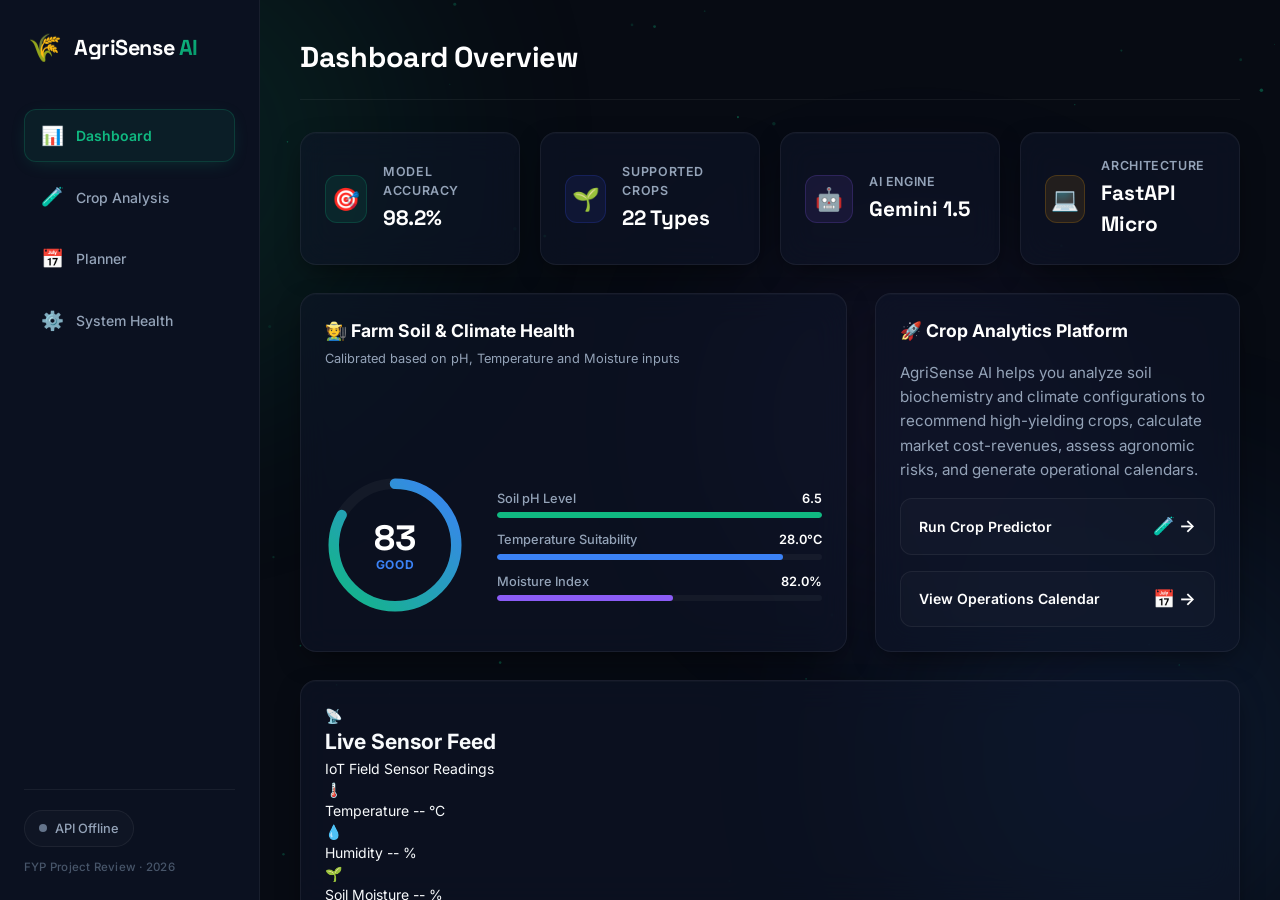
==== commit 1bb0bf6a: "snapshot: full working multi-service state before single-app refactor" ====
--- a/frontend:/index.html
+++ b/frontend:/index.html
@@ -172,6 +172,57 @@
             </a>
           </div>
         </div>
+
+        <!-- Live Sensor Feed Card -->
+        <div class="glass-card sensor-feed-card" id="sensor-feed-card">
+          <div class="sensor-feed-header">
+            <div class="sensor-feed-title-row">
+              <span class="sensor-feed-icon">📡</span>
+              <div>
+                <h2 class="sensor-feed-title">Live Sensor Feed</h2>
+                <p class="sensor-feed-sub">IoT Field Sensor Readings</p>
+              </div>
+            </div>
+
+          </div>
+
+          <div class="sensor-readings-grid">
+            <div class="sensor-reading-item">
+              <span class="sensor-reading-icon">🌡️</span>
+              <div class="sensor-reading-details">
+                <span class="sensor-reading-label">Temperature</span>
+                <span class="sensor-reading-val" id="sensor-temp">--</span>
+                <span class="sensor-reading-unit">°C</span>
+              </div>
+            </div>
+            <div class="sensor-reading-item">
+              <span class="sensor-reading-icon">💧</span>
+              <div class="sensor-reading-details">
+                <span class="sensor-reading-label">Humidity</span>
+                <span class="sensor-reading-val" id="sensor-humidity">--</span>
+                <span class="sensor-reading-unit">%</span>
+              </div>
+            </div>
+            <div class="sensor-reading-item">
+              <span class="sensor-reading-icon">🌱</span>
+              <div class="sensor-reading-details">
+                <span class="sensor-reading-label">Soil Moisture</span>
+                <span class="sensor-reading-val" id="sensor-moisture">--</span>
+                <span class="sensor-reading-unit">%</span>
+              </div>
+            </div>
+            <div class="sensor-reading-item">
+              <span class="sensor-reading-icon">🧪</span>
+              <div class="sensor-reading-details">
+                <span class="sensor-reading-label">Soil pH</span>
+                <span class="sensor-reading-val" id="sensor-ph">--</span>
+                <span class="sensor-reading-unit">pH</span>
+              </div>
+            </div>
+          </div>
+
+
+        </div>
       </div>
 
       <!-- ── TAB 2: Crop Analysis ────────────────────────────────────────────── -->
@@ -185,7 +236,32 @@
             </div>
             
             <form id="predict-form" novalidate>
-              <!-- Weather Widget (Location autofill) -->
+              <!-- Input Mode Toggle (Manual / Live Sensor) -->
+            <div class="mode-toggle-widget" id="mode-toggle-widget">
+              <div class="mode-toggle-header">
+                <span class="mode-toggle-icon">📡</span>
+                <div>
+                  <p class="mode-toggle-title">Input Mode</p>
+                  <p class="mode-toggle-sub">Choose how to populate soil parameters</p>
+                </div>
+              </div>
+              <div class="mode-toggle-buttons" role="group" aria-label="Input mode selection">
+                <button type="button" class="mode-btn active" id="mode-manual-btn" data-mode="manual">
+                  ✍️ Manual Mode
+                </button>
+                <button type="button" class="mode-btn" id="mode-sensor-btn" data-mode="sensor">
+                  📡 Live Sensor Mode
+                </button>
+              </div>
+              <!-- Live sensor status banner (visible in sensor mode) -->
+              <div class="sensor-mode-status" id="sensor-mode-status" hidden>
+                <span class="sensor-pulse"></span>
+                <span id="sensor-mode-text">Fetching sensor data every 10 seconds…</span>
+              </div>
+            </div>
+
+            <!-- Weather Widget (Location autofill) -->
+
               <div class="weather-widget" id="weather-widget" style="margin-bottom: 20px;">
                 <div class="weather-widget-header">
                   <span class="ww-icon">🌤️</span>
@@ -619,6 +695,24 @@
               <span class="diagnostic-url">/planner/schedule</span>
             </div>
           </div>
+
+          <!-- Sensor Feed Service -->
+          <div class="glass-card diagnostic-card">
+            <div class="diagnostic-header">
+              <span class="diagnostic-name">📡 Live Sensor Feed</span>
+              <span class="service-port">Port 8006</span>
+            </div>
+            <p class="service-desc">
+              IoT sensor abstraction layer. Streams field readings (temperature, humidity, soil moisture, soil pH) to the dashboard in real time.
+            </p>
+            <div class="diagnostic-footer">
+              <span class="diagnostic-status">
+                <span class="diagnostic-dot" id="health-sensor-dot"></span>
+                <span id="health-sensor-label">offline</span>
+              </span>
+              <span class="diagnostic-url">/latest-sensor</span>
+            </div>
+          </div>
         </div>
       </div>
     </main>
